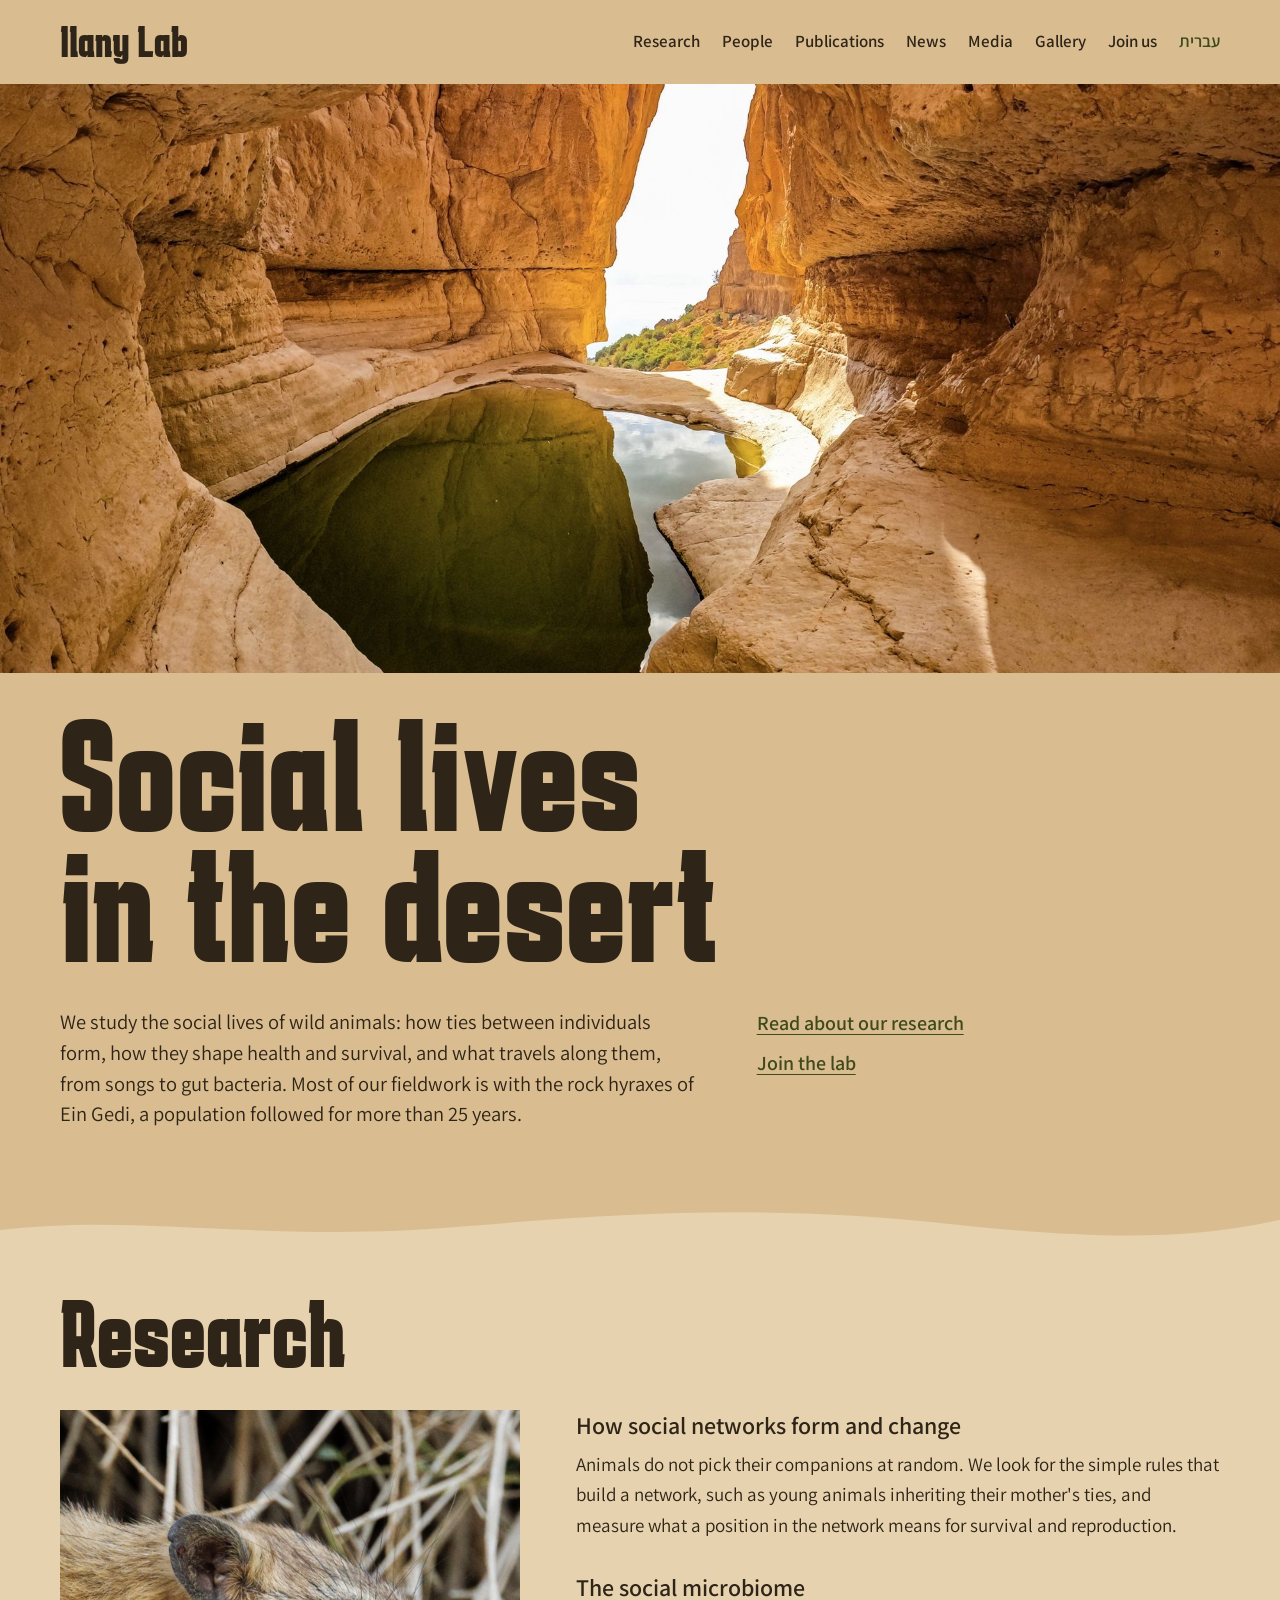
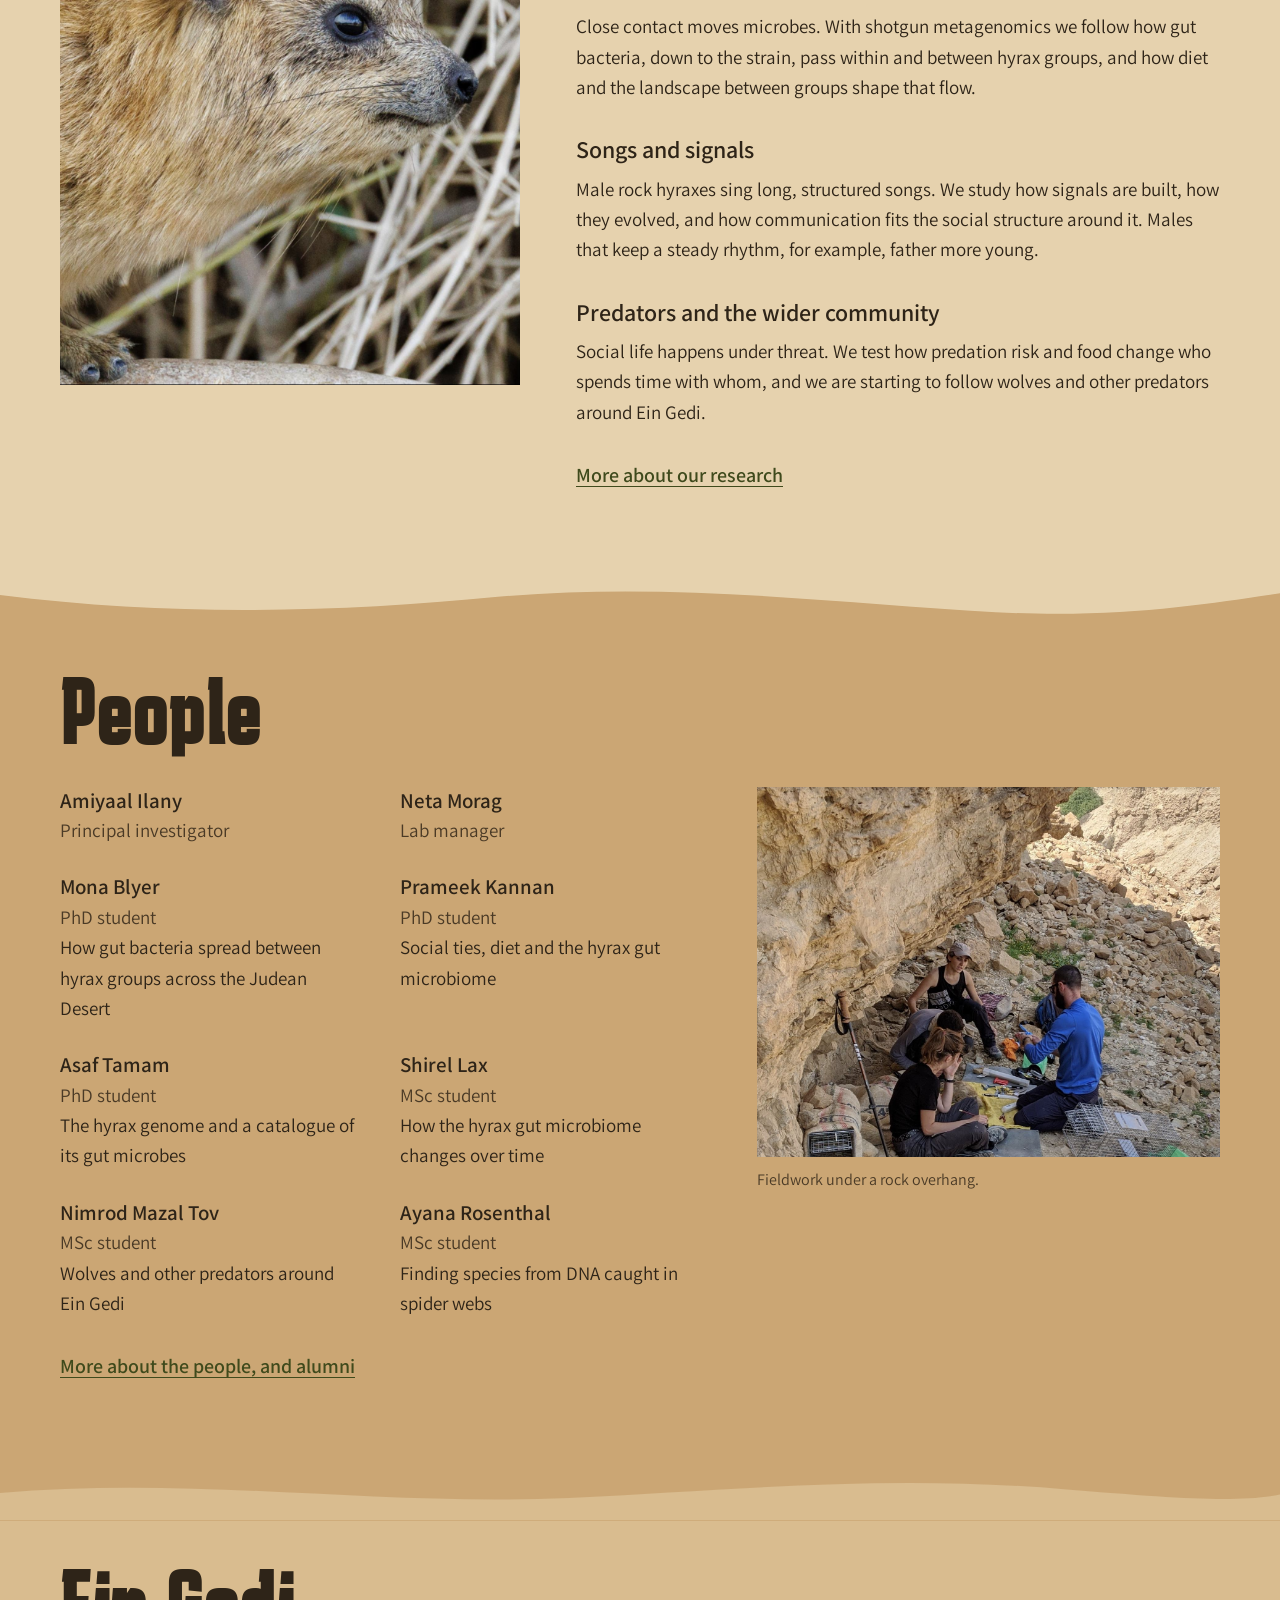
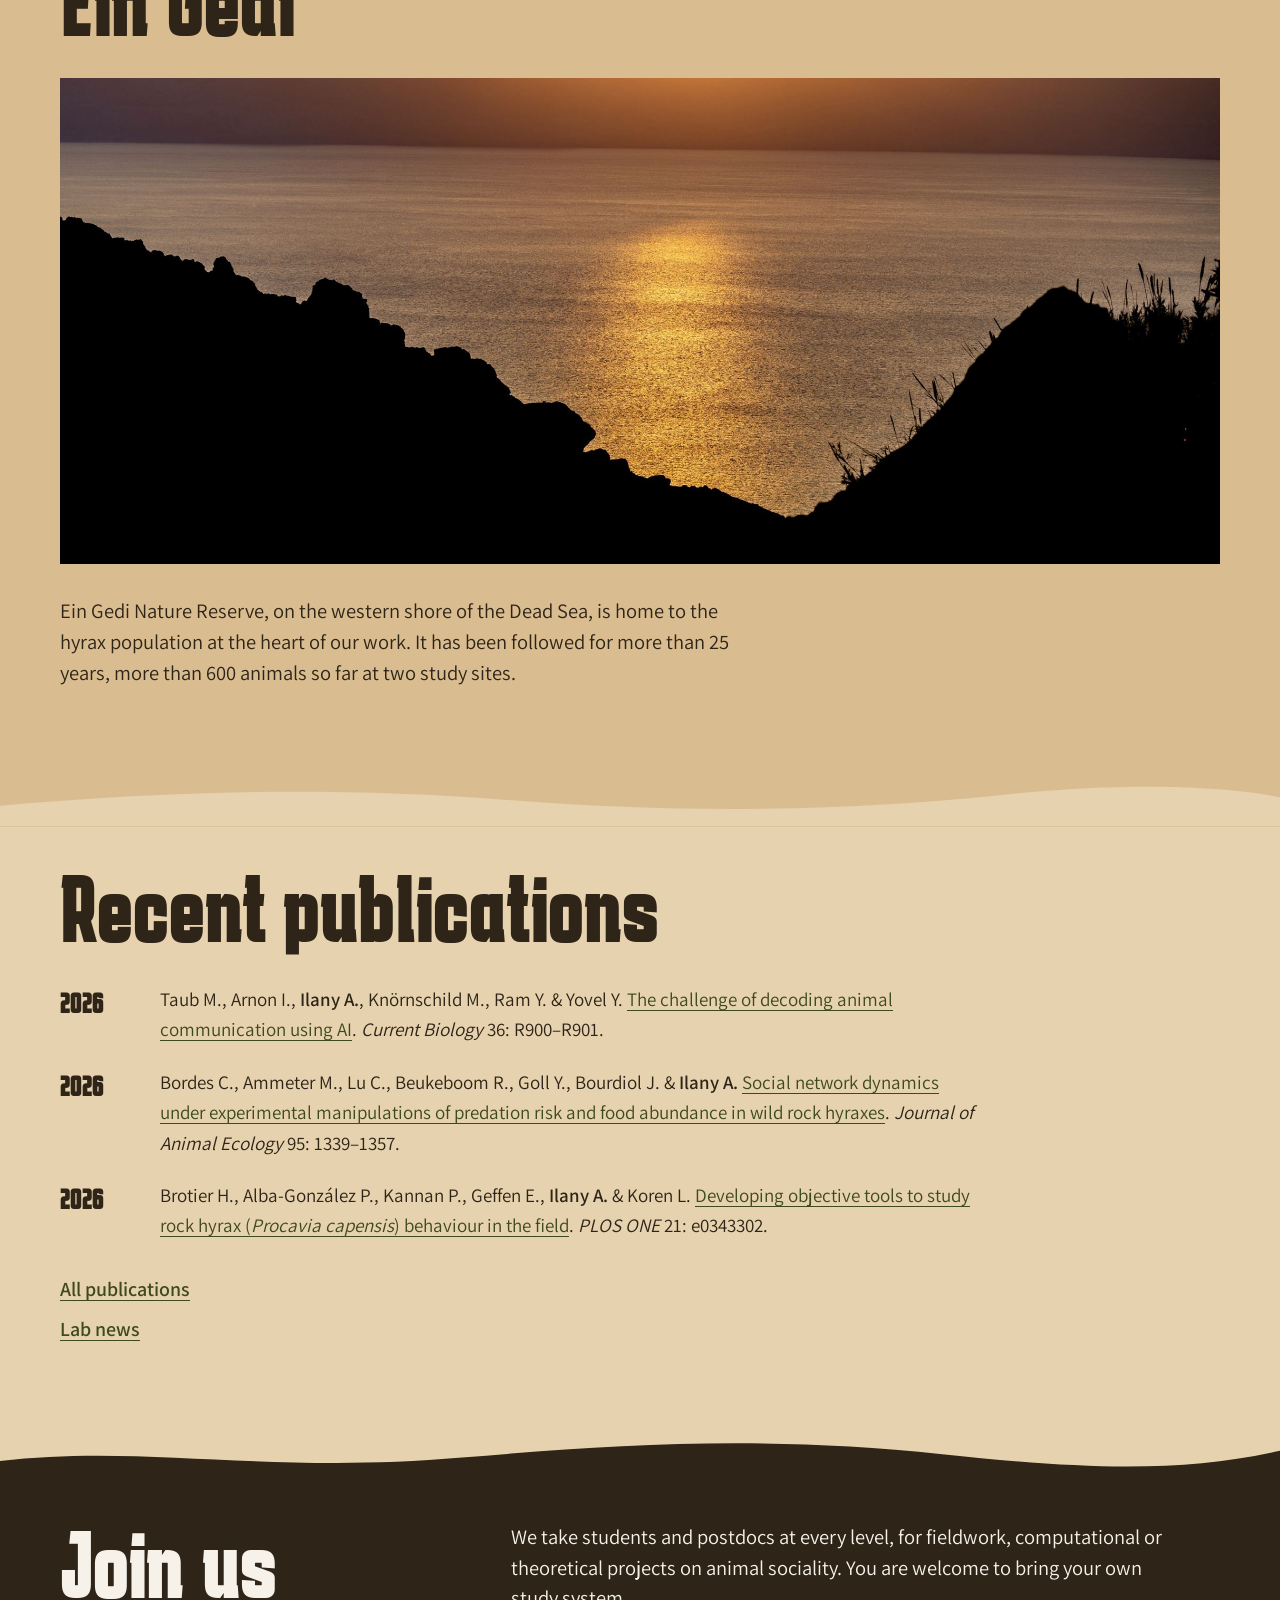
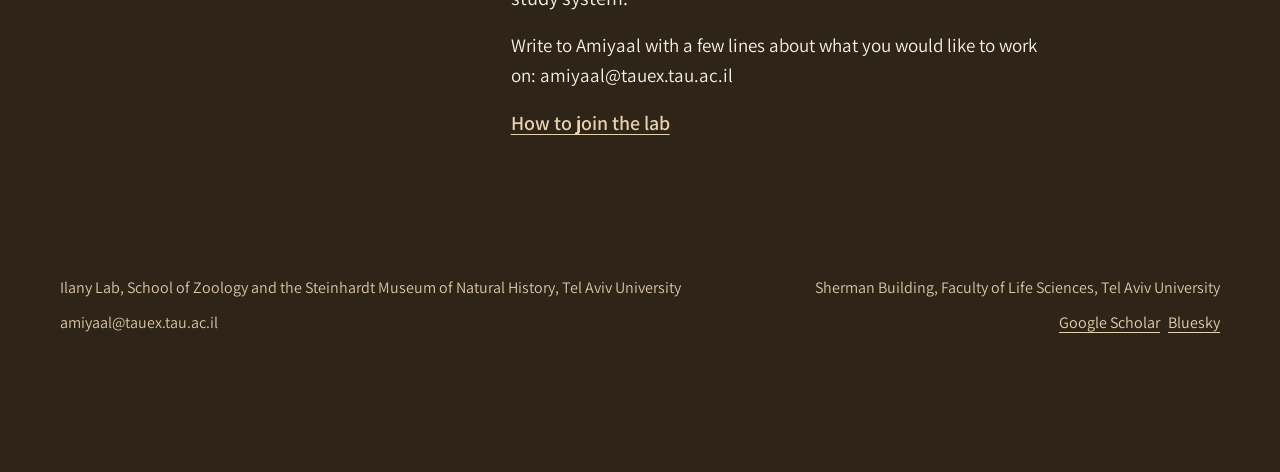
==== index.html @ c66d6df5 "Add files via upload" ====
<!doctype html>
<html lang="en" dir="ltr">
<head>
<meta charset="utf-8">
<meta name="viewport" content="width=device-width, initial-scale=1, viewport-fit=cover">
<title>Ilany Lab</title>
<meta name="description" content="Animal social networks, the social microbiome and communication in wild rock hyraxes, at Tel Aviv University.">
<meta name="claude:viewport-fit-sides" content="cover">
<link rel="icon" href="img/favicon.png">
<link rel="preconnect" href="https://fonts.googleapis.com">
<link rel="preconnect" href="https://fonts.gstatic.com" crossorigin>
<link rel="stylesheet" href="https://fonts.googleapis.com/css2?family=Assistant:wght@400;600&amp;family=Karantina:wght@400;700&amp;display=swap">
<link rel="stylesheet" href="styles.css">
</head>
<body>
<a class="skip" href="#main">Skip to content</a>
<header class="site-header band--ground">
  <div class="wrap">
    <a class="wordmark" href="index.html">Ilany Lab</a>
    <nav class="site-nav" aria-label="Main">
      <a href="research.html">Research</a>
      <a href="people.html">People</a>
      <a href="publications.html">Publications</a>
      <a href="news.html">News</a>
      <a href="media.html">Media</a>
      <a href="gallery.html">Gallery</a>
      <a href="join.html">Join us</a>
      <a class="lang" href="he/index.html" lang="he" hreflang="he">עברית</a>
    </nav>
  </div>
</header>
<main id="main">
<img class="hero-photo" src="img/window.jpg" width="2000" height="1501" alt="A narrow limestone canyon opening onto the sky, with a still green pool on its floor">

<section class="wrap hero-copy" aria-labelledby="h-hero">
  <h1 class="hero-title" id="h-hero">Social lives<br>in the desert</h1>
  <div class="row">
    <p class="lede grow">We study the social lives of wild animals: how ties between individuals form, how they shape health and survival, and what travels along them, from songs to gut bacteria. Most of our fieldwork is with the rock hyraxes of Ein Gedi, a population followed for more than 25 years.</p>
    <div class="links side">
      <a href="research.html">Read about our research</a>
      <a href="join.html">Join the lab</a>
    </div>
  </div>
</section>

<svg class="seam" viewBox="0 0 1440 60" preserveAspectRatio="none" aria-hidden="true" focusable="false" style="background:#D9BC8F"><path d="M0,34 C160,14 300,50 520,30 C700,14 860,4 1060,26 C1220,44 1330,48 1440,22 L1440,60 L0,60 Z" fill="#E6D2AE"></path></svg>
<section class="band band--pale" aria-labelledby="h-research">
  <div class="wrap stack">
    <h2 class="band-title" id="h-research">Research</h2>
    <div class="row">
      <img class="research-photo" src="img/hyrax.jpg" width="1406" height="1500" alt="Close-up of a rock hyrax among dry reeds">
      <div class="grow stack">
        <article class="theme">
          <h3>How social networks form and change</h3>
          <p>Animals do not pick their companions at random. We look for the simple rules that build a network, such as young animals inheriting their mother's ties, and measure what a position in the network means for survival and reproduction.</p>
        </article>
        <article class="theme">
          <h3>The social microbiome</h3>
          <p>Close contact moves microbes. With shotgun metagenomics we follow how gut bacteria, down to the strain, pass within and between hyrax groups, and how diet and the landscape between groups shape that flow.</p>
        </article>
        <article class="theme">
          <h3>Songs and signals</h3>
          <p>Male rock hyraxes sing long, structured songs. We study how signals are built, how they evolved, and how communication fits the social structure around it. Males that keep a steady rhythm, for example, father more young.</p>
        </article>
        <article class="theme">
          <h3>Predators and the wider community</h3>
          <p>Social life happens under threat. We test how predation risk and food change who spends time with whom, and we are starting to follow wolves and other predators around Ein Gedi.</p>
        </article>
        <a class="links" href="research.html">More about our research</a>
      </div>
    </div>
  </div>
</section>

<svg class="seam" viewBox="0 0 1440 60" preserveAspectRatio="none" aria-hidden="true" focusable="false" style="background:#E6D2AE"><path d="M0,20 C200,46 380,40 560,22 C760,4 940,30 1120,40 C1260,48 1360,30 1440,18 L1440,60 L0,60 Z" fill="#CBA674"></path></svg>
<section class="band band--deep" aria-labelledby="h-people">
  <div class="wrap stack">
    <h2 class="band-title" id="h-people">People</h2>
    <div class="row">
      <div class="grow stack">
        <div class="people">
          <div class="person">
            <span class="person-name">Amiyaal Ilany</span>
            <span class="person-role">Principal investigator</span>
          </div>
          <div class="person">
            <span class="person-name">Neta Morag</span>
            <span class="person-role">Lab manager</span>
          </div>
          <div class="person">
            <span class="person-name">Mona Blyer</span>
            <span class="person-role">PhD student</span>
            <span class="person-project">How gut bacteria spread between hyrax groups across the Judean Desert</span>
          </div>
          <div class="person">
            <span class="person-name">Prameek Kannan</span>
            <span class="person-role">PhD student</span>
            <span class="person-project">Social ties, diet and the hyrax gut microbiome</span>
          </div>
          <div class="person">
            <span class="person-name">Asaf Tamam</span>
            <span class="person-role">PhD student</span>
            <span class="person-project">The hyrax genome and a catalogue of its gut microbes</span>
          </div>
          <div class="person">
            <span class="person-name">Shirel Lax</span>
            <span class="person-role">MSc student</span>
            <span class="person-project">How the hyrax gut microbiome changes over time</span>
          </div>
          <div class="person">
            <span class="person-name">Nimrod Mazal Tov</span>
            <span class="person-role">MSc student</span>
            <span class="person-project">Wolves and other predators around Ein Gedi</span>
          </div>
          <div class="person">
            <span class="person-name">Ayana Rosenthal</span>
            <span class="person-role">MSc student</span>
            <span class="person-project">Finding species from DNA caught in spider webs</span>
          </div>
        </div>
        <a class="links" href="people.html">More about the people, and alumni</a>
      </div>
      <figure class="side">
        <img class="band-photo" src="img/field-cave.jpg" width="1500" height="1319" alt="Lab members working under a rock overhang in the desert, with live traps beside them">
        <figcaption class="caption">Fieldwork under a rock overhang.</figcaption>
      </figure>
    </div>
  </div>
</section>

<svg class="seam" viewBox="0 0 1440 60" preserveAspectRatio="none" aria-hidden="true" focusable="false" style="background:#CBA674"><path d="M0,28 C220,8 420,44 640,34 C840,24 1000,6 1200,24 C1320,34 1390,40 1440,30 L1440,60 L0,60 Z" fill="#D9BC8F"></path></svg>
<section class="band band--ground" aria-labelledby="h-site">
  <div class="wrap stack">
    <h2 class="band-title" id="h-site">Ein Gedi</h2>
    <img src="img/dead-sea.jpg" width="2200" height="1369" class="strip-photo" alt="Morning light over the Dead Sea, seen from the dark cliffs above it">
    <p class="lede">Ein Gedi Nature Reserve, on the western shore of the Dead Sea, is home to the hyrax population at the heart of our work. It has been followed for more than 25 years, more than 600 animals so far at two study sites.</p>
  </div>
</section>

<svg class="seam" viewBox="0 0 1440 60" preserveAspectRatio="none" aria-hidden="true" focusable="false" style="background:#D9BC8F"><path d="M0,36 C180,20 360,12 580,30 C780,46 960,42 1140,22 C1280,8 1380,14 1440,26 L1440,60 L0,60 Z" fill="#E6D2AE"></path></svg>
<section class="band band--pale" aria-labelledby="h-pubs">
  <div class="wrap stack">
    <h2 class="band-title" id="h-pubs">Recent publications</h2>
    <ol class="pubs">
      <li>
        <span class="pub-year">2026</span>
        <span class="pub-text">Taub M., Arnon I., <span class="me">Ilany A.</span>, Knörnschild M., Ram Y. &amp; Yovel Y. <a href="https://doi.org/10.1016/j.cub.2026.06.064">The challenge of decoding animal communication using AI</a>. <em>Current Biology</em> 36: R900–R901.</span>
      </li>
      <li>
        <span class="pub-year">2026</span>
        <span class="pub-text">Bordes C., Ammeter M., Lu C., Beukeboom R., Goll Y., Bourdiol J. &amp; <span class="me">Ilany A.</span> <a href="https://doi.org/10.1111/1365-2656.70122">Social network dynamics under experimental manipulations of predation risk and food abundance in wild rock hyraxes</a>. <em>Journal of Animal Ecology</em> 95: 1339–1357.</span>
      </li>
      <li>
        <span class="pub-year">2026</span>
        <span class="pub-text">Brotier H., Alba-González P., Kannan P., Geffen E., <span class="me">Ilany A.</span> &amp; Koren L. <a href="https://doi.org/10.1371/journal.pone.0343302">Developing objective tools to study rock hyrax (<em>Procavia capensis</em>) behaviour in the field</a>. <em>PLOS ONE</em> 21: e0343302.</span>
      </li>
    </ol>
    <div class="links">
      <a href="publications.html">All publications</a>
      <a href="news.html">Lab news</a>
    </div>
  </div>
</section>

<svg class="seam" viewBox="0 0 1440 60" preserveAspectRatio="none" aria-hidden="true" focusable="false" style="background:#E6D2AE"><path d="M0,34 C160,14 300,50 520,30 C700,14 860,4 1060,26 C1220,44 1330,48 1440,22 L1440,60 L0,60 Z" fill="#2E2418"></path></svg>
<section class="band band--umber" aria-labelledby="h-join">
  <div class="wrap join-row">
    <h2 class="band-title" id="h-join">Join us</h2>
    <div class="prose">
      <p class="lede">We take students and postdocs at every level, for fieldwork, computational or theoretical projects on animal sociality. You are welcome to bring your own study system.</p>
      <p>Write to Amiyaal with a few lines about what you would like to work on: <span class="addr">amiyaal@tauex.tau.ac.il</span></p>
      <a class="links" href="join.html">How to join the lab</a>
    </div>
  </div>
</section>
</main>

<footer class="band band--umber site-footer">
  <div class="wrap">
    <span>Ilany Lab, School of Zoology and the Steinhardt Museum of Natural History, Tel Aviv University</span>
    <span>Sherman Building, Faculty of Life Sciences, Tel Aviv University</span>
    <span class="addr">amiyaal@tauex.tau.ac.il</span>
    <span><a href="https://scholar.google.com/citations?user=zjP6gQIAAAAJ">Google Scholar</a>&ensp;<a href="https://bsky.app/profile/amiyaal.bsky.social">Bluesky</a></span>
  </div>
</footer>
</body>
</html>
---- styles.css ----
/* Layout: strata. Full-width bands stacked like the limestone layers of the Ein Gedi cliffs, joined by uneven seams; content sits in one 1240px column. Single deliberate light look. */
:root {
  --limestone: #D9BC8F;   /* page ground */
  --pale: #E6D2AE;        /* light stratum */
  --deep: #CBA674;        /* dark stratum */
  --umber: #2E2418;       /* ink, and the bottom stratum */
  --umber-soft: #4A3A26;  /* secondary text */
  --rust: #6B4A2B;        /* large display accents only */
  --olive: #3F4A1C;       /* links */
  --salt: #F6F2EA;        /* text on umber */
  --salt-soft: #D9C7A8;   /* secondary text on umber */

  --display: "Karantina", "Arial Narrow", "Roboto Condensed", sans-serif;
  --body: "Assistant", "Segoe UI", "Helvetica Neue", Arial, sans-serif;

  --step-hero: clamp(76px, 12.5vw, 172px);
  --step-title: clamp(58px, 8vw, 96px);
  --step-h3: 24px;
  --step-lede: clamp(19px, 1.6vw, 22px);
  --step-body: 19px;
  --step-small: 16px;

  --gutter-l: max(clamp(16px, 4vw, 40px), env(safe-area-inset-left, 0px));
  --gutter-r: max(clamp(16px, 4vw, 40px), env(safe-area-inset-right, 0px));
  color-scheme: light;
}

body {
  background: var(--limestone);
  color: var(--umber);
  font-family: var(--body);
  font-size: var(--step-body);
  line-height: 1.6;
  -webkit-font-smoothing: antialiased;
}

* { box-sizing: border-box; }
img { max-width: 100%; display: block; }
a { color: var(--olive); text-decoration-thickness: 1px; text-underline-offset: 4px; }
a:hover { color: var(--umber); text-decoration-thickness: 2px; }
a:focus-visible { outline: 2px solid currentColor; outline-offset: 3px; border-radius: 2px; }
h1, h2, h3, p, ul, ol, figure { margin: 0; }
h1, h2, h3 { text-wrap: balance; }
p, li { text-wrap: pretty; }

.wrap {
  max-width: 1240px;
  margin-inline: auto;
  padding-left: var(--gutter-l);
  padding-right: var(--gutter-r);
}

.skip {
  position: absolute; inset-inline-start: 8px; top: -60px;
  background: var(--umber); color: var(--salt); padding: 10px 14px; z-index: 20;
}
.skip:focus { top: 8px; }

/* Header */
.site-header .wrap {
  padding-block: 20px;
  display: flex; flex-wrap: wrap; align-items: center; justify-content: space-between;
  gap: 12px 40px;
}
.wordmark {
  font-family: var(--display); font-weight: 700; font-size: 44px; line-height: 1;
  color: var(--umber); text-decoration: none;
}
.wordmark:hover { color: var(--umber); }
.site-nav { display: flex; flex-wrap: wrap; gap: 4px 22px; font-size: 17px; font-weight: 600; }
.site-nav a { color: var(--umber); text-decoration: none; padding-block: 6px; }
.site-nav a:hover { text-decoration: underline; }
.site-nav a[aria-current="page"] { text-decoration: underline; text-decoration-thickness: 3px; text-underline-offset: 8px; }
.site-nav .lang { color: var(--olive); }

/* Bands and seams */
.band { padding-block: 40px 88px; }
.band--ground { background: var(--limestone); }
.band--pale { background: var(--pale); }
.band--deep { background: var(--deep); }
.band--umber { background: var(--umber); color: var(--salt); }
.band--umber a { color: var(--pale); }
.band--umber a:hover { color: var(--salt); }
.seam { display: block; width: 100%; height: clamp(28px, 4vw, 56px); }

/* Type */
.hero-title {
  font-family: var(--display); font-weight: 700; font-size: var(--step-hero);
  line-height: 0.82; letter-spacing: 0.005em;
}
.page-title {
  font-family: var(--display); font-weight: 700; font-size: clamp(72px, 11vw, 150px);
  line-height: 0.84;
}
.band-title {
  font-family: var(--display); font-weight: 700; font-size: var(--step-title); line-height: 0.9;
}
h3 { font-size: var(--step-h3); font-weight: 600; line-height: 1.3; }
.lede { font-size: var(--step-lede); line-height: 1.5; max-width: 34em; }
.muted { color: var(--umber-soft); }
.band--umber .muted { color: var(--salt-soft); }
.prose { max-width: 38em; display: flex; flex-direction: column; gap: 16px; }
.small { font-size: var(--step-small); }

.stack { display: flex; flex-direction: column; gap: 32px; }
.stack--tight { gap: 12px; }
.row { display: flex; flex-wrap: wrap; gap: 40px 56px; align-items: flex-start; }
.row > * { min-width: 0; }
.grow { flex: 1.4 1 440px; }
.side { flex: 1 1 320px; }
.links { display: flex; flex-direction: column; gap: 8px; font-size: 20px; font-weight: 600; }

/* Hero */
.hero-photo { width: 100%; height: clamp(320px, 46vw, 640px); object-fit: cover; object-position: 50% 62%; }
.hero-copy { padding-block: 36px 72px; display: flex; flex-direction: column; gap: 36px; }
.page-head { padding-block: 48px 56px; display: flex; flex-direction: column; gap: 24px; }

/* Field-site strip */
.site-strip { position: relative; }
.site-strip img { width: 100%; height: clamp(300px, 40vw, 520px); object-fit: cover; }
.site-strip figcaption { padding-block: 18px 0; }

/* Research themes */
.themes { display: grid; grid-template-columns: repeat(auto-fit, minmax(min(300px, 100%), 1fr)); gap: 40px 48px; }
.theme { display: flex; flex-direction: column; gap: 8px; }
.theme-long { display: flex; flex-wrap: wrap; gap: 12px 56px; padding-block: 32px; border-top: 2px solid var(--umber); }
.theme-long:first-child { border-top: 0; padding-top: 0; }
.theme-long > h3 { flex: 1 1 280px; font-family: var(--display); font-weight: 700; font-size: 48px; line-height: 0.95; }
.theme-long > .prose { flex: 2 1 480px; min-width: 0; }
.refs { font-size: var(--step-small); color: var(--umber-soft); display: flex; flex-direction: column; gap: 4px; padding: 0; list-style: none; }

/* People */
.people { display: grid; grid-template-columns: repeat(auto-fit, minmax(min(250px, 100%), 1fr)); gap: 28px 40px; }
.person { display: flex; flex-direction: column; }
.person-name { font-size: 21px; font-weight: 600; line-height: 1.35; }
.person-role { color: var(--umber-soft); }
.person-project { color: var(--umber); }
.group-title { font-family: var(--display); font-weight: 700; font-size: 44px; line-height: 1; }
.pi { display: flex; flex-wrap: wrap; gap: 24px 56px; }
.pi > .prose { flex: 2 1 480px; min-width: 0; }
.pi > .pi-name { flex: 1 1 280px; display: flex; flex-direction: column; gap: 4px; }

/* Publications */
.pubs { list-style: none; padding: 0; display: flex; flex-direction: column; gap: 22px; max-width: 920px; }
.pubs li { display: flex; flex-wrap: wrap; gap: 2px 28px; }
.pub-year { flex: 0 0 72px; font-family: var(--display); font-weight: 700; font-size: 34px; line-height: 1; }
.pub-text { flex: 1 1 480px; min-width: 0; }
.pub-text a { word-break: break-word; }
.year-group { display: flex; flex-wrap: wrap; gap: 8px 28px; padding-block: 28px; border-top: 2px solid var(--umber); }
.year-group:first-of-type { border-top: 0; }
.year-group > h2 { flex: 0 0 120px; font-family: var(--display); font-weight: 700; font-size: 64px; line-height: 0.9; }
.year-group > ol { flex: 1 1 520px; min-width: 0; list-style: none; padding: 0; display: flex; flex-direction: column; gap: 18px; max-width: 860px; }
.me { font-weight: 600; }

/* News */
.news { list-style: none; padding: 0; display: flex; flex-direction: column; max-width: 920px; }
.news li { display: flex; flex-wrap: wrap; gap: 4px 32px; padding-block: 22px; border-top: 1px solid var(--rust); }
.news li:last-child { border-bottom: 1px solid var(--rust); }
.news time { flex: 0 0 150px; font-family: var(--display); font-weight: 700; font-size: 32px; line-height: 1; }
.news .news-text { flex: 1 1 480px; min-width: 0; }

/* Media */
.media-list { list-style: none; padding: 0; display: flex; flex-direction: column; gap: 20px; max-width: 880px; }
.media-list li { display: flex; flex-direction: column; gap: 2px; }
.media-source { color: var(--umber-soft); font-size: var(--step-small); }

/* Gallery */
.gallery { display: grid; grid-template-columns: repeat(auto-fit, minmax(min(340px, 100%), 1fr)); gap: 32px; }
.gallery figure { display: flex; flex-direction: column; gap: 10px; }
.gallery img { width: 100%; height: auto; aspect-ratio: 4 / 3; object-fit: cover; }
.gallery .wide { grid-column: 1 / -1; }
.gallery .wide img { aspect-ratio: 16 / 7; }

/* Footer */
.site-footer .wrap { display: flex; flex-wrap: wrap; justify-content: space-between; gap: 10px 40px; padding-block: 8px 48px; font-size: var(--step-small); color: var(--salt-soft); }
.site-footer a { color: var(--pale); }
.addr { user-select: all; }

@media (max-width: 640px) {
  .band { padding-block: 28px 64px; }
  .wordmark { font-size: 38px; }
  .site-nav { gap: 2px 16px; font-size: 16px; }
  .theme-long > h3 { font-size: 40px; }
  .year-group > h2 { font-size: 52px; }
}

@media (prefers-reduced-motion: reduce) {
  * { scroll-behavior: auto !important; }
}

/* Photos inside bands */
.research-photo { flex: 1 1 320px; width: 100%; max-width: 460px; height: auto; aspect-ratio: 4 / 5; object-fit: cover; }
.band-photo { flex: 1 1 380px; width: 100%; height: auto; aspect-ratio: 5 / 4; object-fit: cover; }
.band-photo figcaption, .caption { font-size: var(--step-small); color: var(--umber-soft); padding-top: 10px; }
.join-row { display: flex; flex-wrap: wrap; gap: 24px 56px; align-items: flex-start; }
.join-row > .band-title { flex: 1 1 280px; }
.join-row > .prose { flex: 2 1 480px; min-width: 0; }
.strip-photo { width: 100%; height: clamp(260px, 38vw, 500px); object-fit: cover; }
.plain-list { list-style: none; padding: 0; display: flex; flex-direction: column; gap: 4px; }
body { margin: 0; }
.seam { margin-block: -1px; position: relative; }
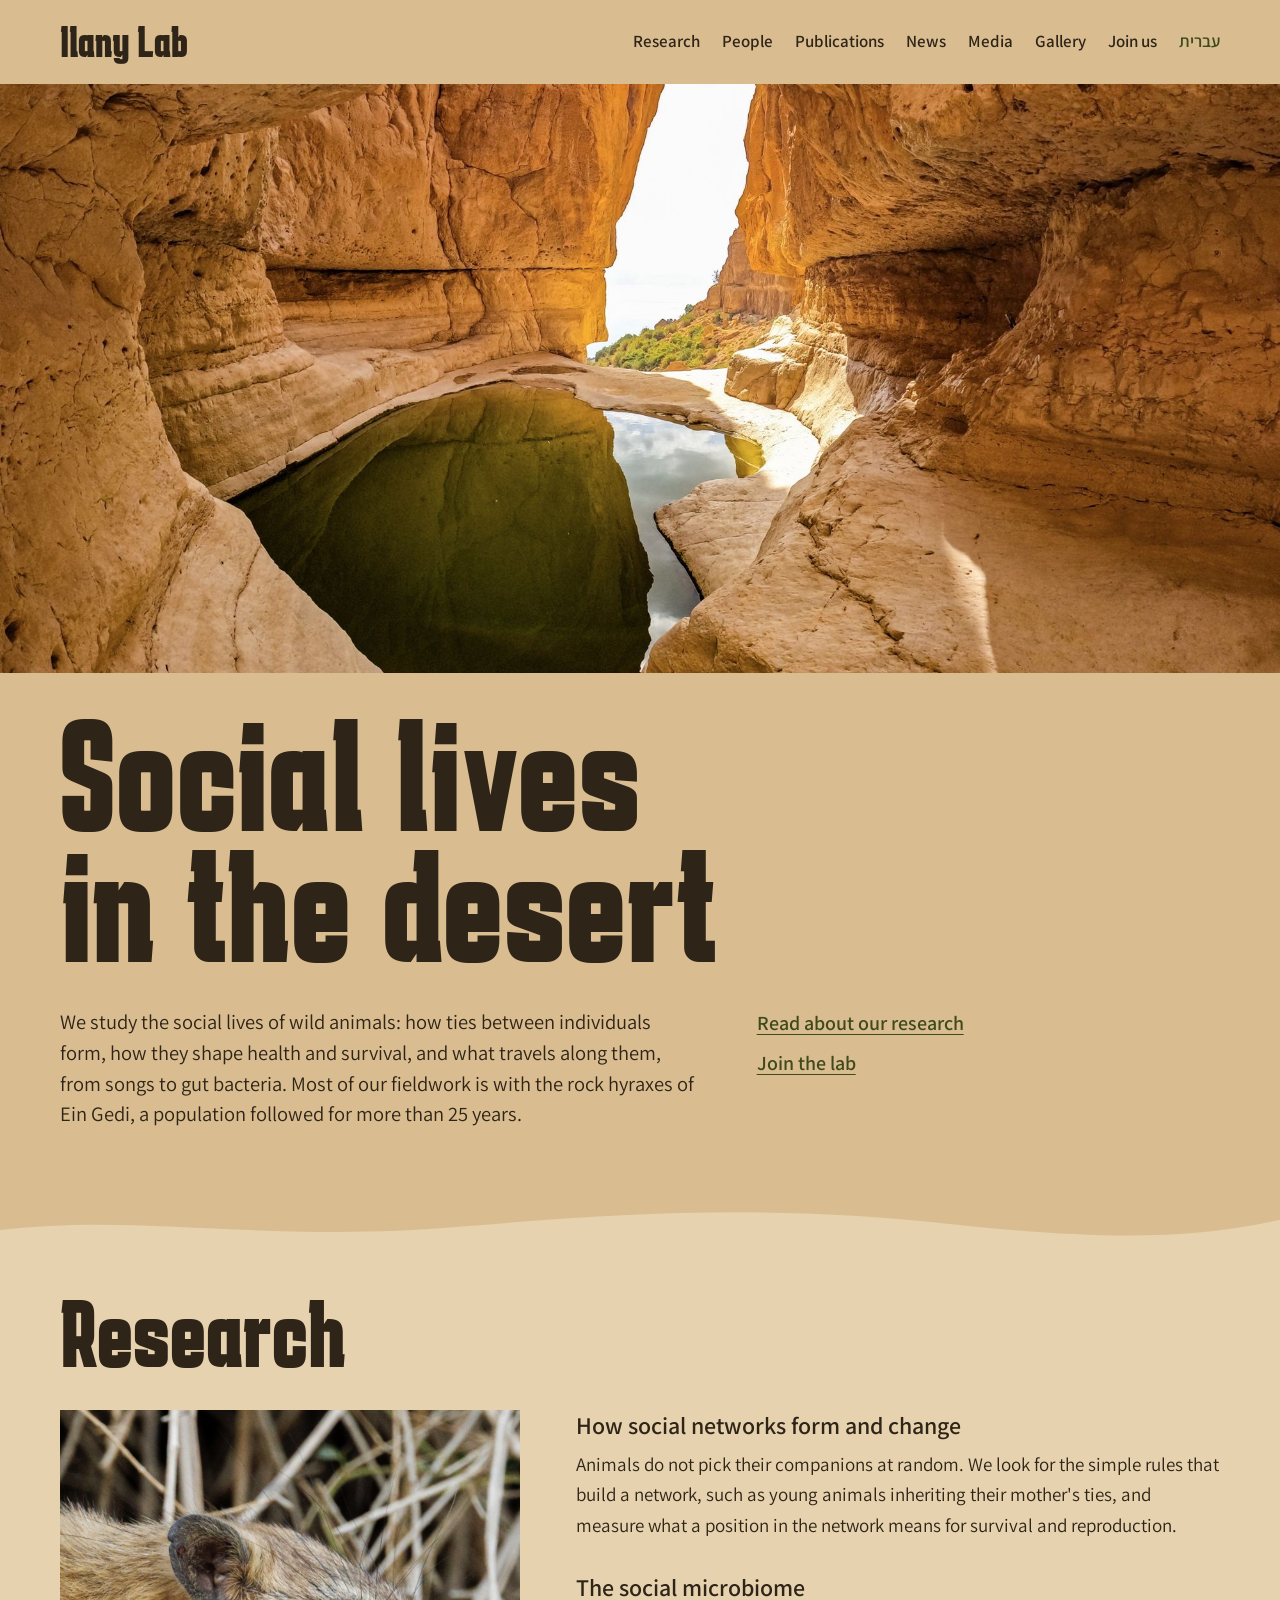
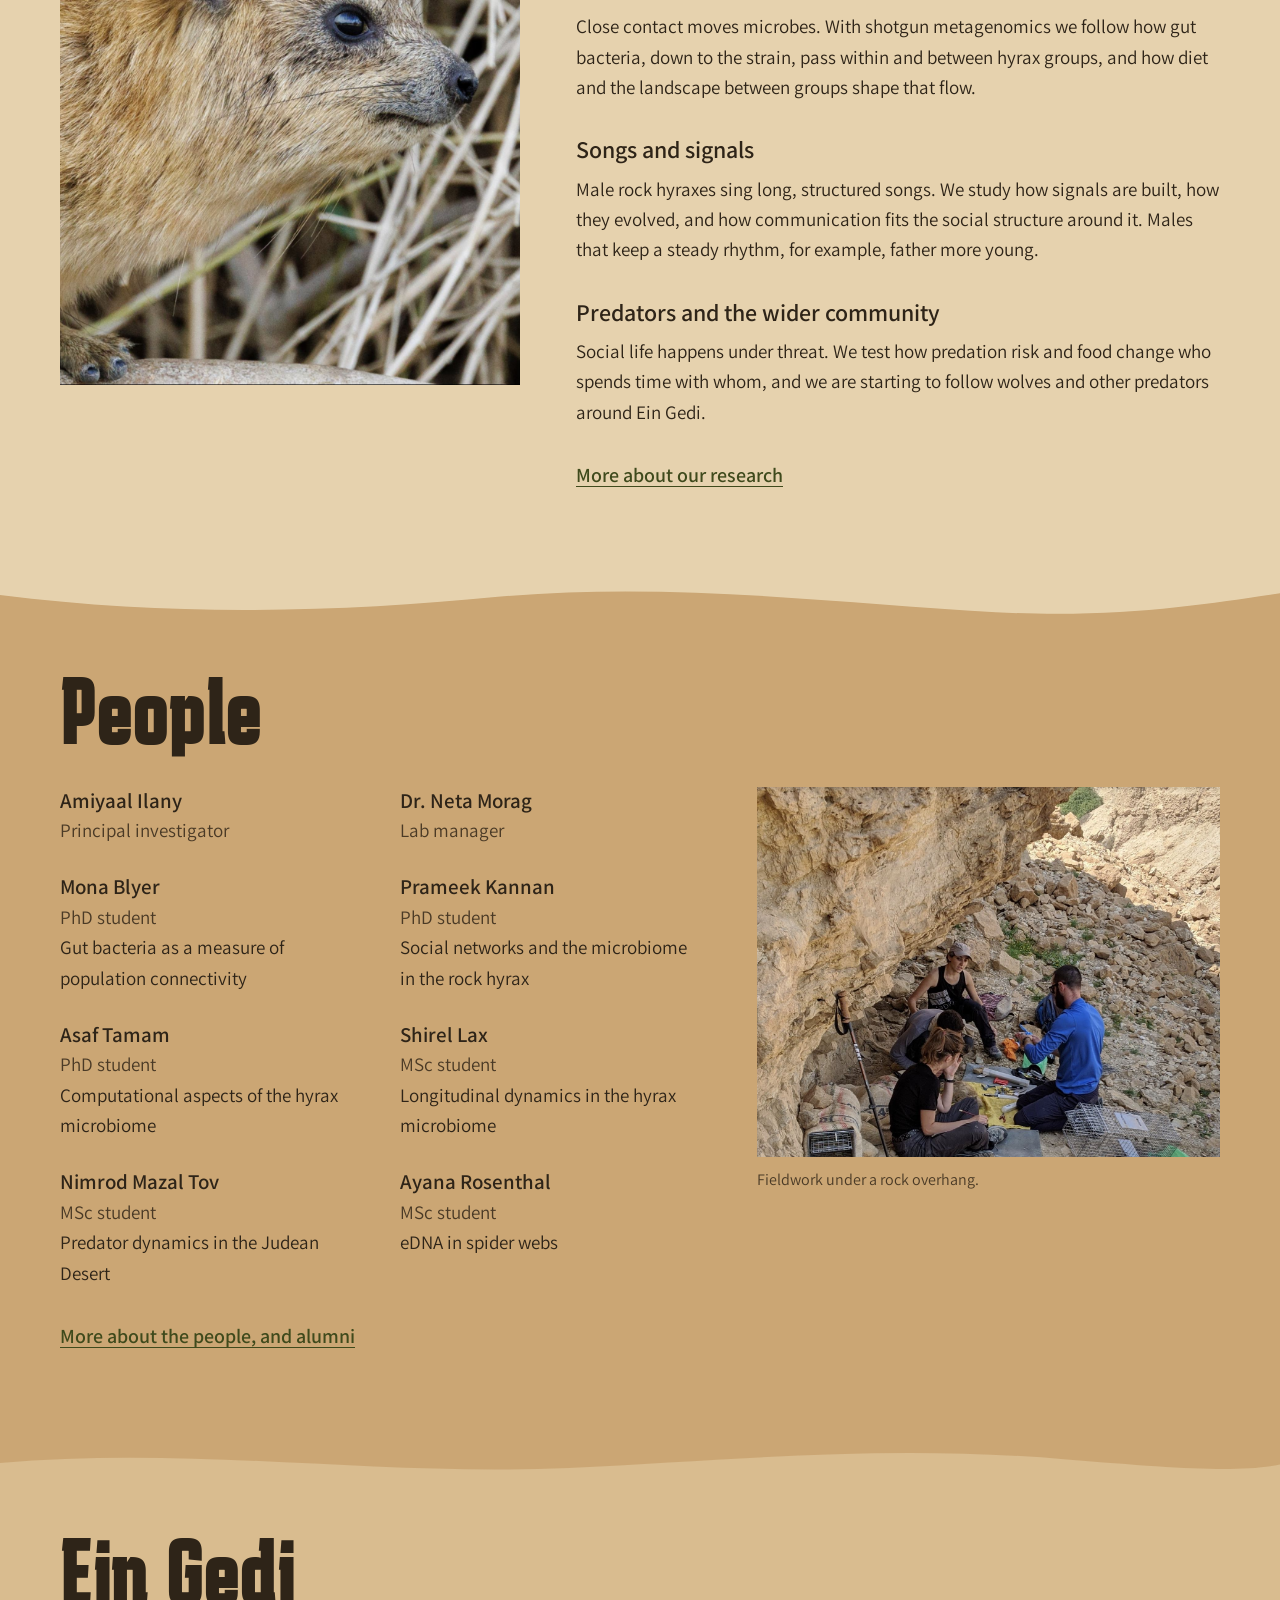
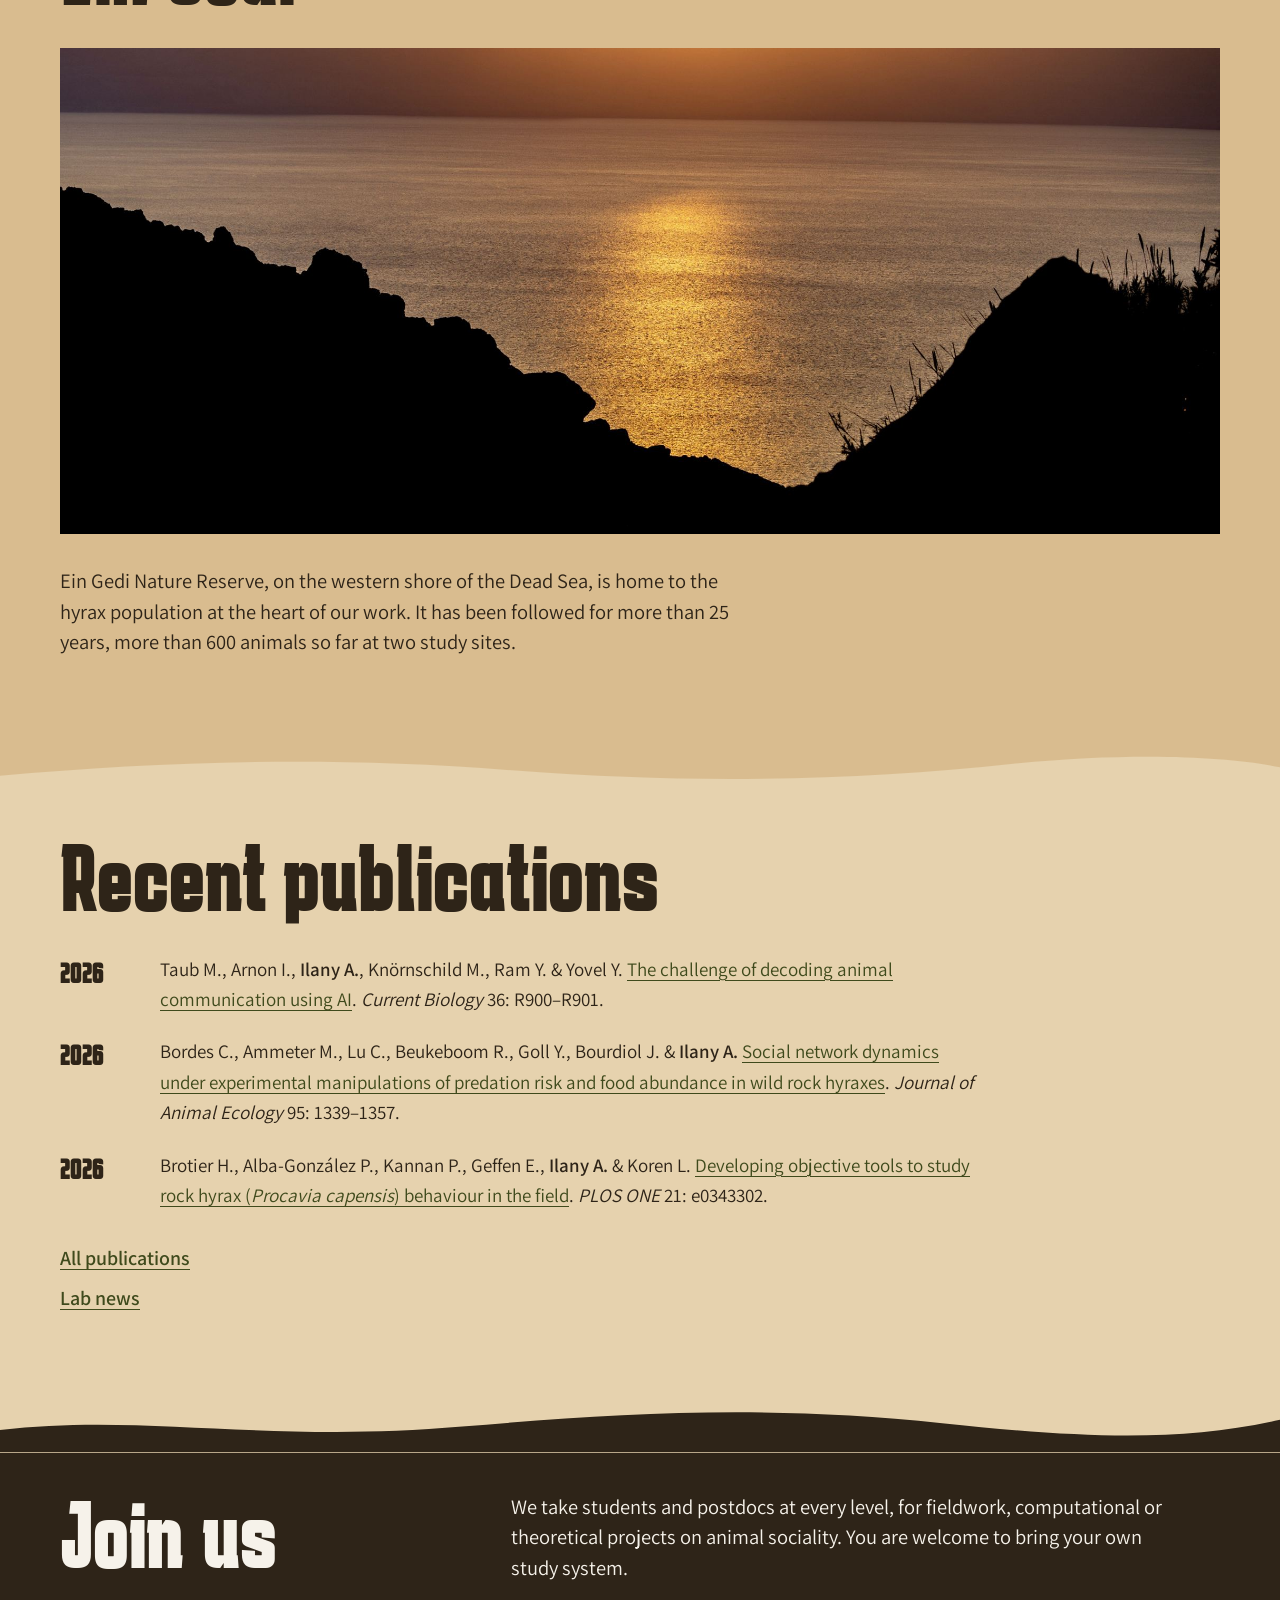
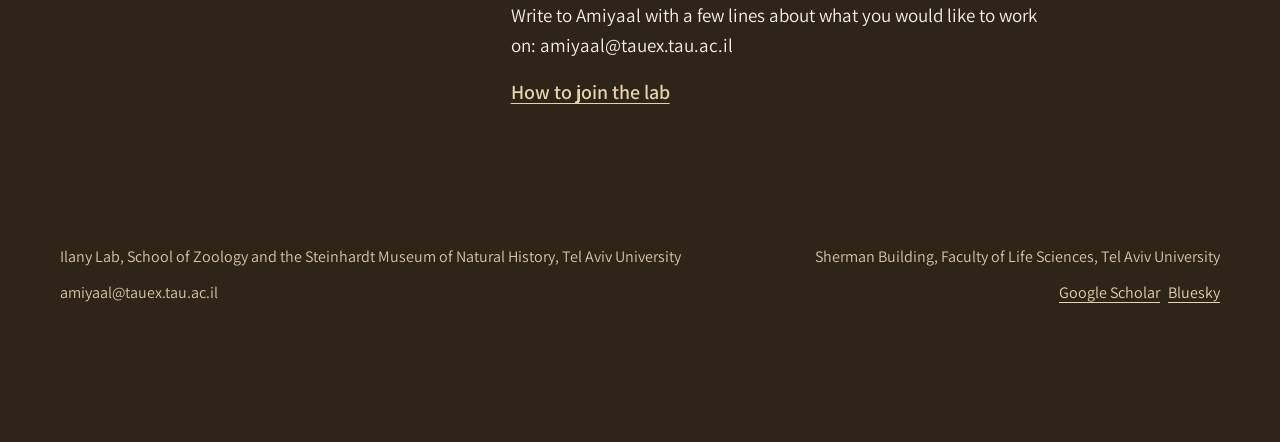
==== commit 0052c9e3: "Add files via upload" ====
--- a/index.html
+++ b/index.html
@@ -84,38 +84,38 @@
             <span class="person-role">Principal investigator</span>
           </div>
           <div class="person">
-            <span class="person-name">Neta Morag</span>
+            <span class="person-name">Dr. Neta Morag</span>
             <span class="person-role">Lab manager</span>
           </div>
           <div class="person">
             <span class="person-name">Mona Blyer</span>
             <span class="person-role">PhD student</span>
-            <span class="person-project">How gut bacteria spread between hyrax groups across the Judean Desert</span>
+            <span class="person-project">Gut bacteria as a measure of population connectivity</span>
           </div>
           <div class="person">
             <span class="person-name">Prameek Kannan</span>
             <span class="person-role">PhD student</span>
-            <span class="person-project">Social ties, diet and the hyrax gut microbiome</span>
+            <span class="person-project">Social networks and the microbiome in the rock hyrax</span>
           </div>
           <div class="person">
             <span class="person-name">Asaf Tamam</span>
             <span class="person-role">PhD student</span>
-            <span class="person-project">The hyrax genome and a catalogue of its gut microbes</span>
+            <span class="person-project">Computational aspects of the hyrax microbiome</span>
           </div>
           <div class="person">
             <span class="person-name">Shirel Lax</span>
             <span class="person-role">MSc student</span>
-            <span class="person-project">How the hyrax gut microbiome changes over time</span>
+            <span class="person-project">Longitudinal dynamics in the hyrax microbiome</span>
           </div>
           <div class="person">
             <span class="person-name">Nimrod Mazal Tov</span>
             <span class="person-role">MSc student</span>
-            <span class="person-project">Wolves and other predators around Ein Gedi</span>
+            <span class="person-project">Predator dynamics in the Judean Desert</span>
           </div>
           <div class="person">
             <span class="person-name">Ayana Rosenthal</span>
             <span class="person-role">MSc student</span>
-            <span class="person-project">Finding species from DNA caught in spider webs</span>
+            <span class="person-project">eDNA in spider webs</span>
           </div>
         </div>
         <a class="links" href="people.html">More about the people, and alumni</a>
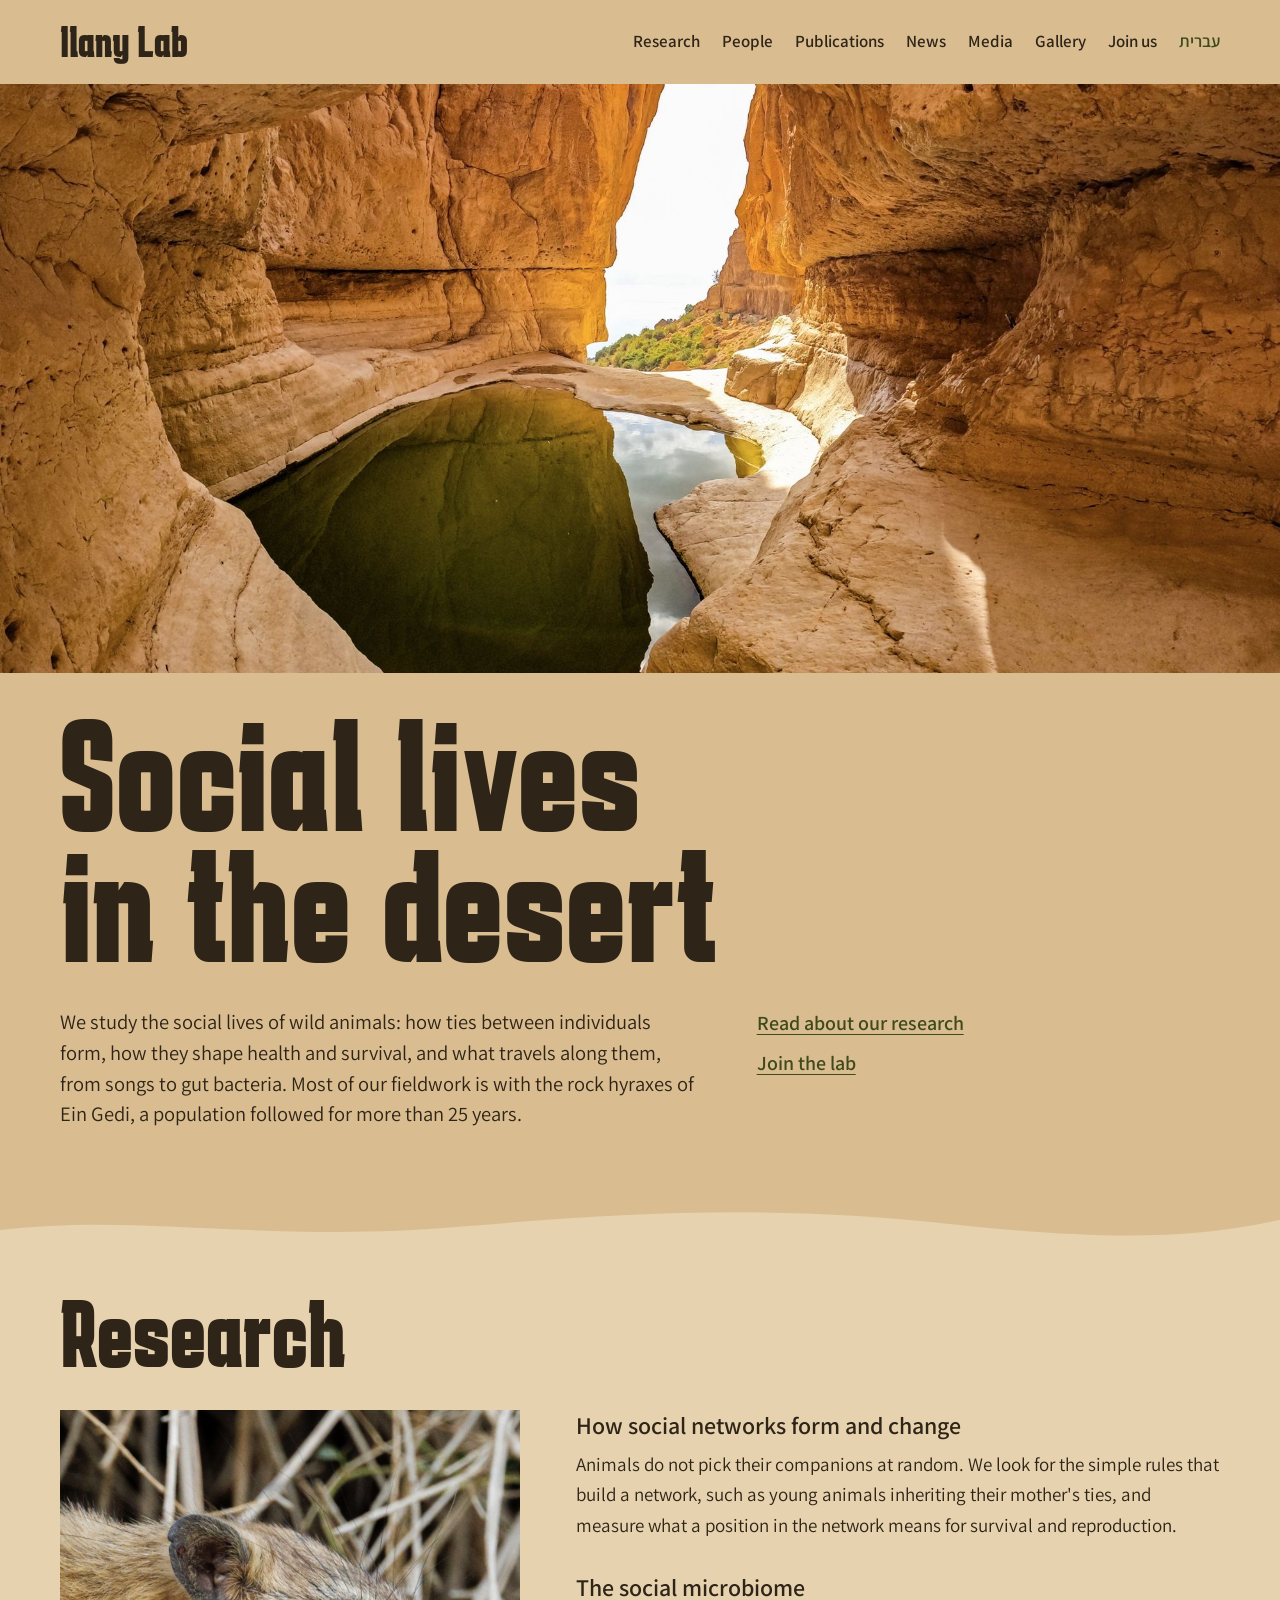
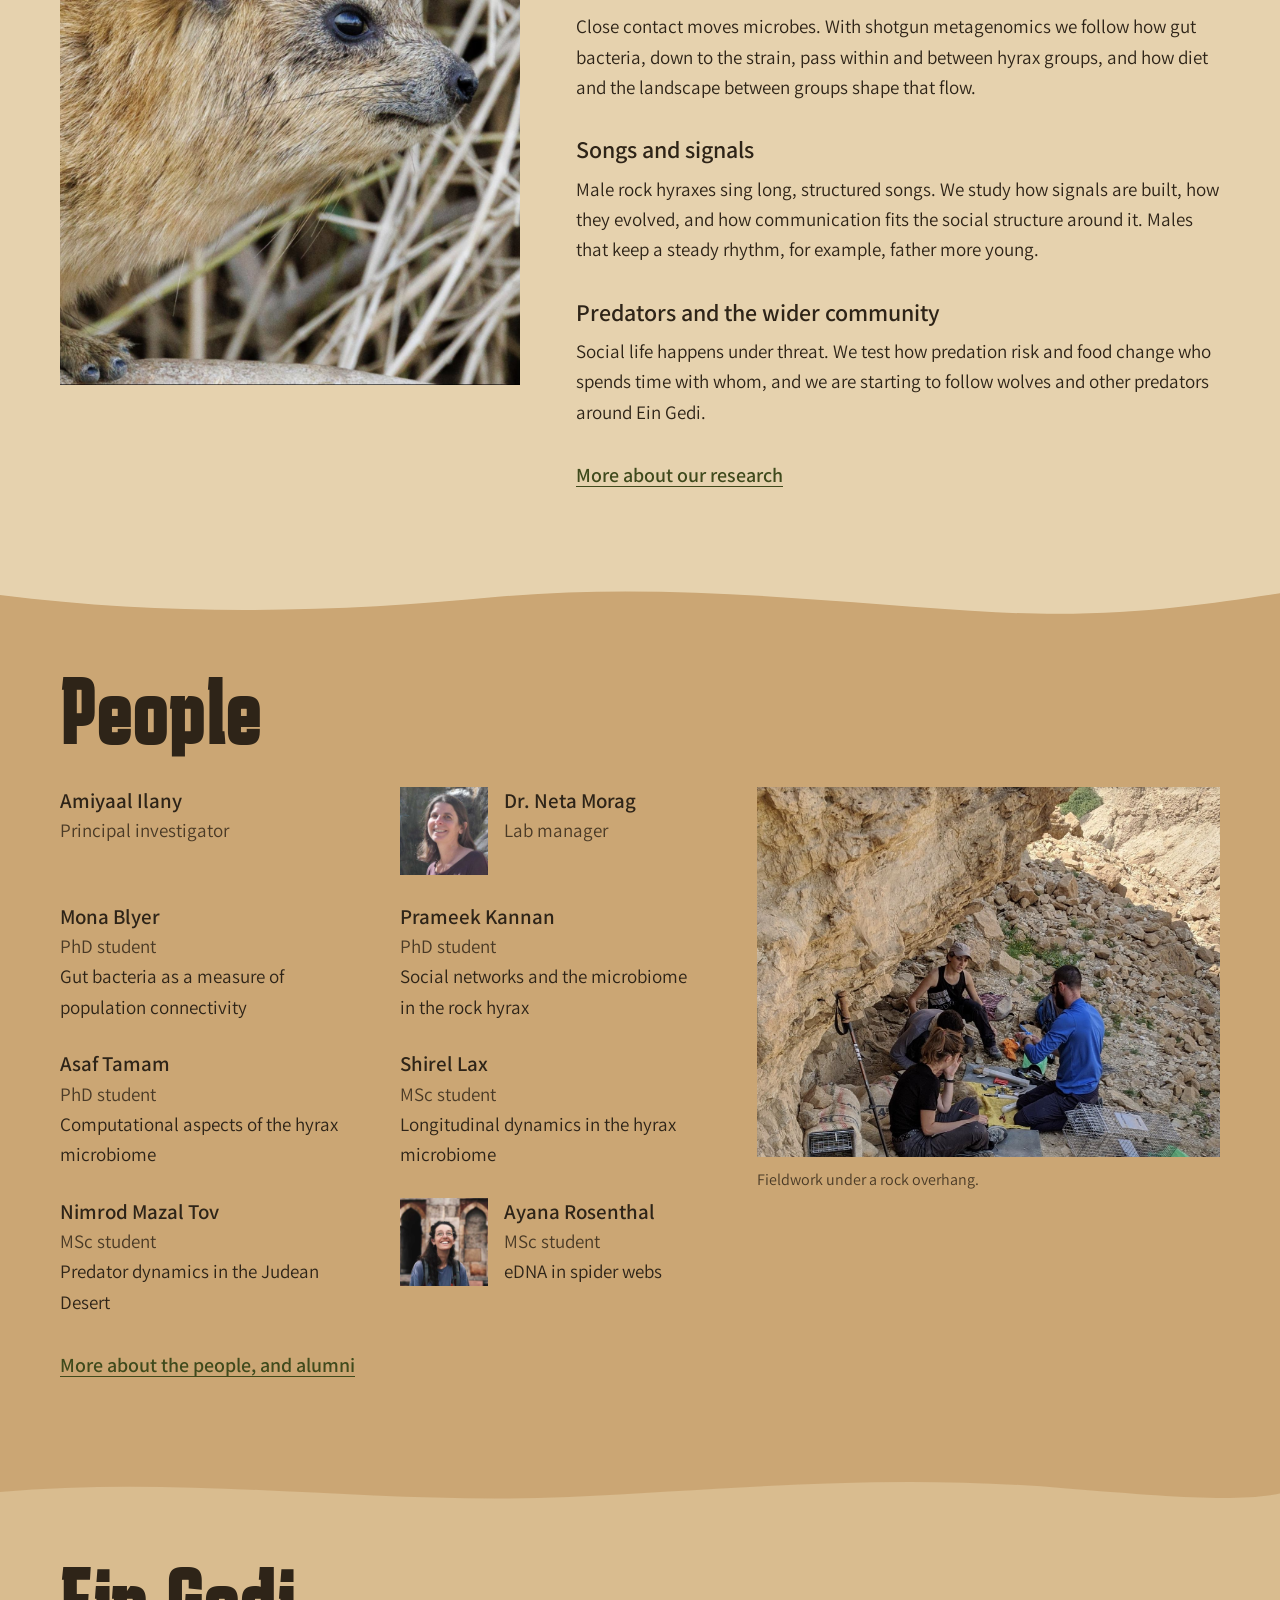
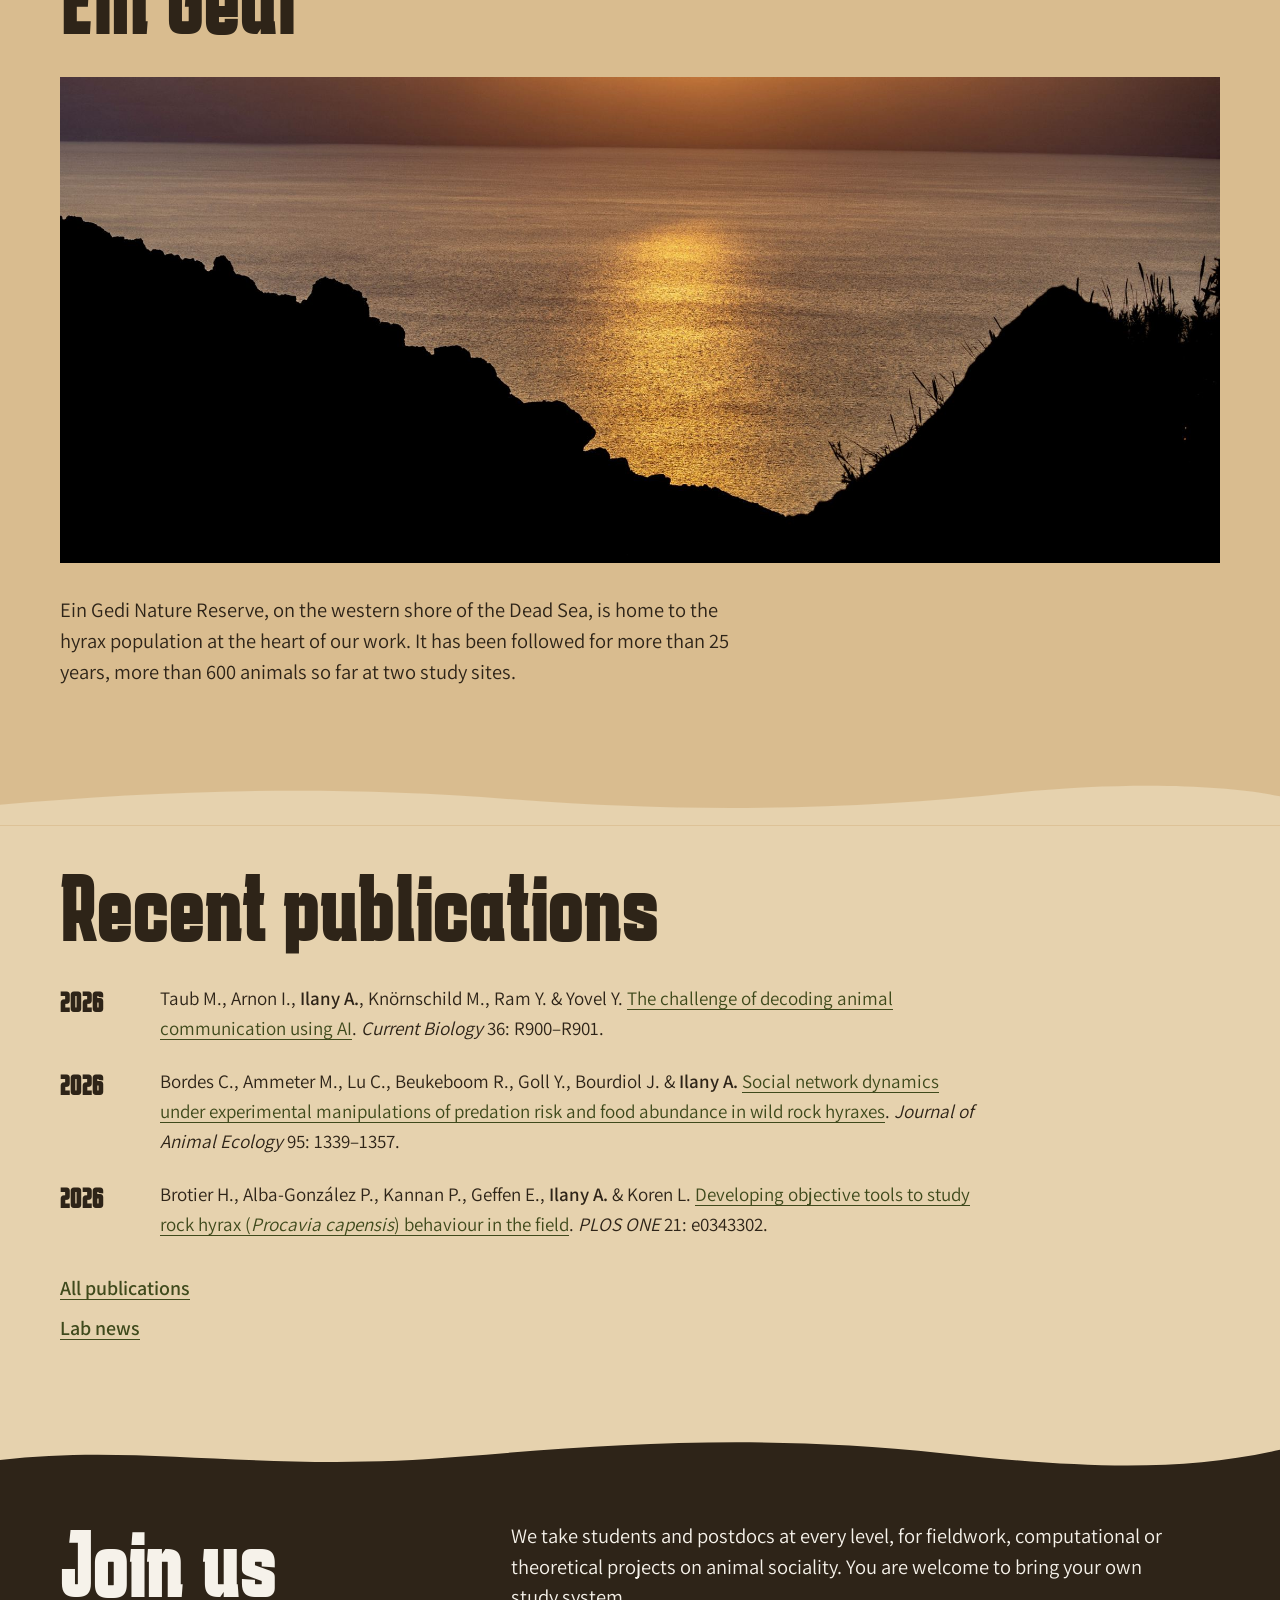
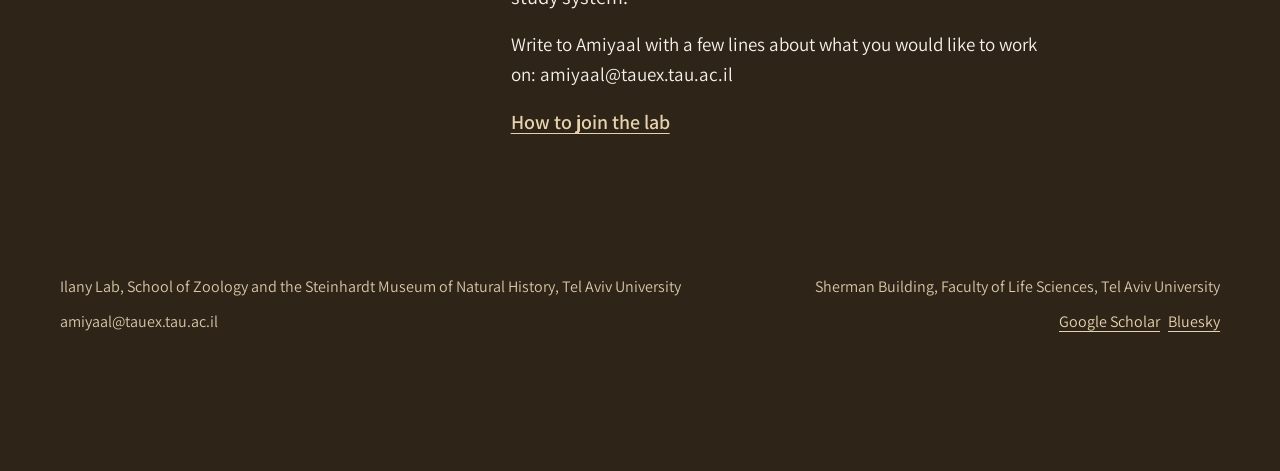
==== commit def6a45d: "Update people, research figures and animations Project lines and Neta's title; portraits of Ayana an" ====
--- a/index.html
+++ b/index.html
@@ -83,9 +83,12 @@
             <span class="person-name">Amiyaal Ilany</span>
             <span class="person-role">Principal investigator</span>
           </div>
-          <div class="person">
-            <span class="person-name">Dr. Neta Morag</span>
-            <span class="person-role">Lab manager</span>
+          <div class="person has-photo">
+            <img class="person-photo" src="img/neta-portrait.jpg" width="400" height="400" alt="Neta Morag">
+            <div class="person-text">
+              <span class="person-name">Dr. Neta Morag</span>
+              <span class="person-role">Lab manager</span>
+            </div>
           </div>
           <div class="person">
             <span class="person-name">Mona Blyer</span>
@@ -112,10 +115,13 @@
             <span class="person-role">MSc student</span>
             <span class="person-project">Predator dynamics in the Judean Desert</span>
           </div>
-          <div class="person">
-            <span class="person-name">Ayana Rosenthal</span>
-            <span class="person-role">MSc student</span>
-            <span class="person-project">eDNA in spider webs</span>
+          <div class="person has-photo">
+            <img class="person-photo" src="img/ayana-portrait.jpg" width="400" height="400" alt="Ayana Rosenthal">
+            <div class="person-text">
+              <span class="person-name">Ayana Rosenthal</span>
+              <span class="person-role">MSc student</span>
+              <span class="person-project">eDNA in spider webs</span>
+            </div>
           </div>
         </div>
         <a class="links" href="people.html">More about the people, and alumni</a>
--- a/styles.css
+++ b/styles.css
@@ -199,3 +199,22 @@
 .plain-list { list-style: none; padding: 0; display: flex; flex-direction: column; gap: 4px; }
 body { margin: 0; }
 .seam { margin-block: -1px; position: relative; }
+
+/* Portraits in the people lists */
+.person.has-photo { flex-direction: row; gap: 16px; align-items: flex-start; }
+.person-photo { flex: none; width: 88px; height: 88px; object-fit: cover; }
+.person-text { display: flex; flex-direction: column; min-width: 0; }
+
+/* Model animation: white video ground blends into the band */
+.model-figure { display: flex; flex-direction: column; gap: 6px; max-width: 480px; }
+.model-video { width: 100%; height: auto; aspect-ratio: 1 / 1; display: block; mix-blend-mode: multiply; }
+.model-figure--wide { max-width: 680px; }
+.model-video--wide { aspect-ratio: 1000 / 756; }
+.photo-figure { max-width: 400px; }
+.photo-figure img { width: 100%; height: auto; }
+.figure-row { display: flex; flex-wrap: wrap; gap: 24px; align-items: flex-start; }
+.figure-row .photo-figure { display: flex; flex-direction: column; gap: 6px; min-width: 0; max-width: none; }
+.photo-figure--leopard { flex: 1 1 200px; }
+.photo-figure--map { flex: 1.7 1 300px; }
+.photo-figure--workflow { max-width: 560px; }
+.photo-figure--workflow img { width: 100%; height: auto; }
